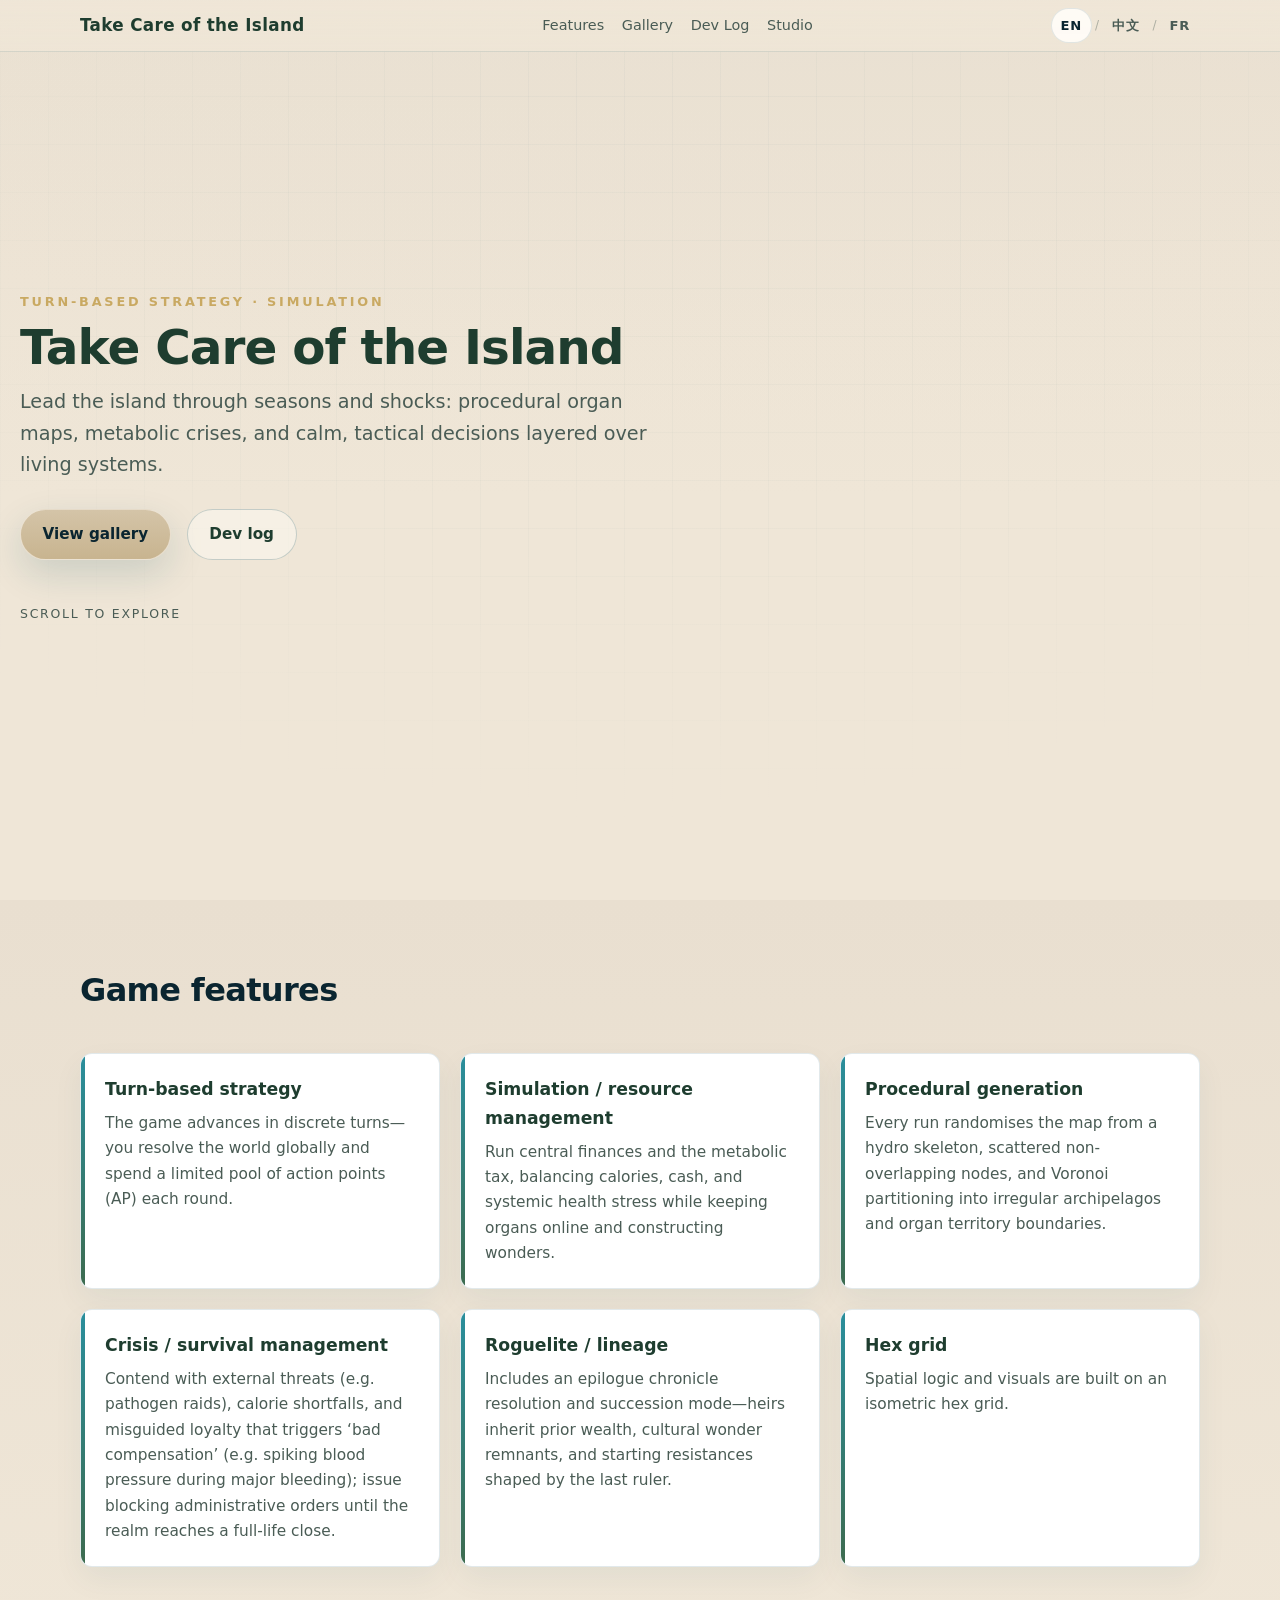
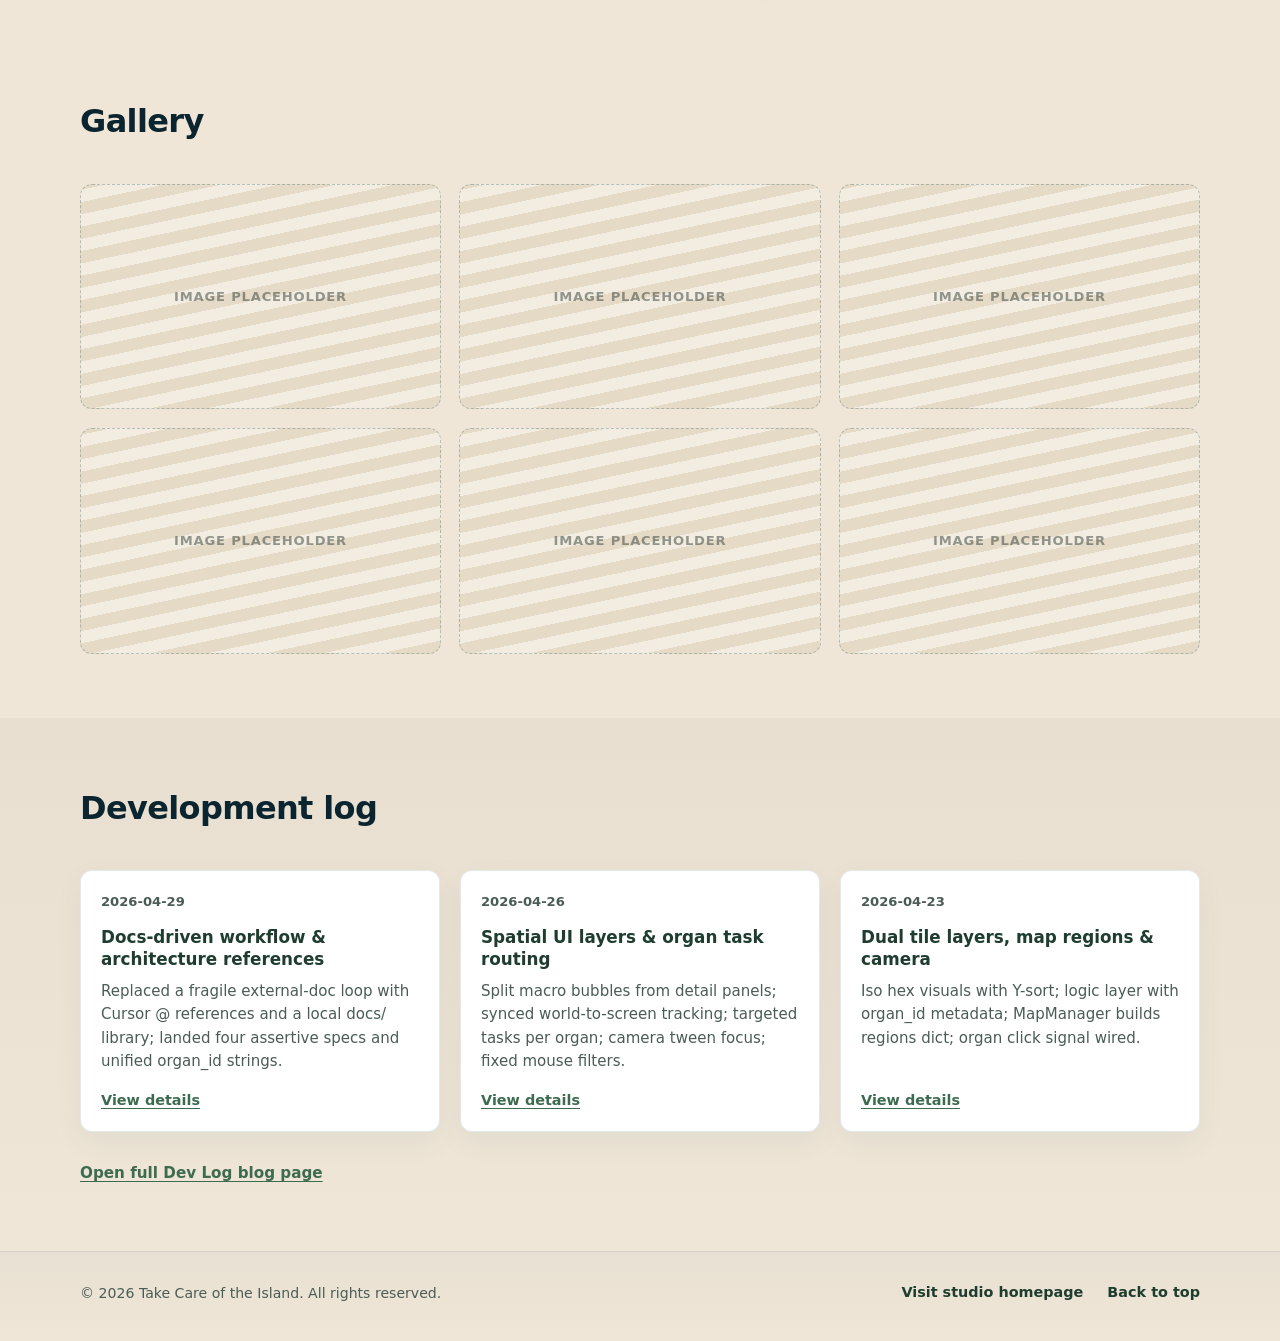
==== index.html @ f9bc41d1 "做了个潦草的网页" ====
<!DOCTYPE html>
<html lang="en">
  <head>
    <meta charset="utf-8" />
    <meta name="viewport" content="width=device-width, initial-scale=1" />
    <meta
      name="description"
      content="Take Care of the Island — turn-based strategy simulation with procedural maps and metabolic crises."
    />
    <title>Take Care of the Island | Ignis Solaris Studio</title>
    <link rel="stylesheet" href="style.css" />
  </head>
  <body>
    <a class="skip-link" href="#main" data-i18n="a11y.skip">Skip to content</a>

    <header class="site-header" id="top">
      <div class="header-inner">
        <a class="brand" href="index.html#top">Take Care of the Island</a>
        <nav class="nav-main" aria-label="Primary">
          <a href="#features" data-i18n="nav.features">Features</a>
          <a href="#gallery" data-i18n="nav.gallery">Gallery</a>
          <a href="devlog.html" data-i18n="nav.devlog">Dev Log</a>
          <a
            href="https://ignissolarisstudio.com/?lang=en#welcome"
            target="_blank"
            rel="noopener noreferrer"
            data-studio-link
            data-i18n="nav.studio"
            >Studio</a
          >
        </nav>
        <div class="lang-switch" role="group" aria-label="Language">
          <button type="button" data-lang="en" aria-current="true">EN</button>
          <span aria-hidden="true">/</span>
          <button type="button" data-lang="zh">中文</button>
          <span aria-hidden="true">/</span>
          <button type="button" data-lang="fr">FR</button>
        </div>
      </div>
    </header>

    <main id="main">
      <section class="hero" id="home" aria-labelledby="hero-title">
        <div class="hero-media" aria-hidden="true"></div>
        <div class="hero-inner">
          <p class="hero-eyebrow" data-i18n="hero.eyebrow">Turn-based strategy · simulation</p>
          <h1 id="hero-title">Take Care of the Island</h1>
          <p class="hero-tagline" data-i18n="hero.tagline"></p>
          <div class="hero-actions">
            <a class="hero-cta" href="#gallery" data-i18n="hero.cta.gallery">View gallery</a>
            <a class="hero-cta hero-cta--ghost" href="#devlog" data-i18n="hero.cta.devlog">Dev log</a>
          </div>
          <p class="hero-scroll-hint" data-i18n="hero.scroll">Scroll to explore</p>
        </div>
      </section>

      <section class="section section--muted" id="features" aria-labelledby="features-title">
        <div class="section__inner">
          <header class="section__head">
            <h2 class="section__title" id="features-title" data-i18n="features.title">Game features</h2>
          </header>
          <div class="feature-grid">
            <article class="feature-card">
              <h3 data-i18n="features.f1.title"></h3>
              <p data-i18n="features.f1.body"></p>
            </article>
            <article class="feature-card">
              <h3 data-i18n="features.f2.title"></h3>
              <p data-i18n="features.f2.body"></p>
            </article>
            <article class="feature-card">
              <h3 data-i18n="features.f3.title"></h3>
              <p data-i18n="features.f3.body"></p>
            </article>
            <article class="feature-card">
              <h3 data-i18n="features.f4.title"></h3>
              <p data-i18n="features.f4.body"></p>
            </article>
            <article class="feature-card">
              <h3 data-i18n="features.f5.title"></h3>
              <p data-i18n="features.f5.body"></p>
            </article>
            <article class="feature-card">
              <h3 data-i18n="features.f6.title"></h3>
              <p data-i18n="features.f6.body"></p>
            </article>
          </div>
        </div>
      </section>

      <section class="section" id="gallery" aria-labelledby="gallery-title">
        <div class="section__inner">
          <header class="section__head">
            <h2 class="section__title" id="gallery-title" data-i18n="gallery.title">Gallery</h2>
          </header>
          <div class="gallery-grid" role="list">
            <div class="gallery-item" role="listitem"><span data-i18n="gallery.placeholder"></span></div>
            <div class="gallery-item" role="listitem"><span data-i18n="gallery.placeholder"></span></div>
            <div class="gallery-item" role="listitem"><span data-i18n="gallery.placeholder"></span></div>
            <div class="gallery-item" role="listitem"><span data-i18n="gallery.placeholder"></span></div>
            <div class="gallery-item" role="listitem"><span data-i18n="gallery.placeholder"></span></div>
            <div class="gallery-item" role="listitem"><span data-i18n="gallery.placeholder"></span></div>
          </div>
        </div>
      </section>

      <section class="section section--muted" id="devlog" aria-labelledby="devlog-title">
        <div class="section__inner">
          <header class="section__head">
            <h2 class="section__title" id="devlog-title" data-i18n="devlog.title">Development log</h2>
            <p class="section__lead" data-i18n="devlog.lead"></p>
          </header>
          <div class="devlog-cards" id="devlog-cards"></div>
          <p class="devlog-open-full">
            <a class="devlog-open-full__link" href="devlog.html" data-i18n="devlog.openFull"></a>
          </p>
        </div>
      </section>
    </main>

    <footer class="site-footer">
      <div class="footer-bar">
        <p class="footer-copy">
          © <span id="y"></span> <span data-i18n="footer.copyLine"></span>
        </p>
        <nav class="footer-links" aria-label="Footer">
          <a
            href="https://ignissolarisstudio.com/?lang=en#welcome"
            target="_blank"
            rel="noopener noreferrer"
            data-studio-link
            data-i18n="footer.visitStudio"
            >Visit studio</a
          >
          <a href="#top" data-i18n="footer.top">Back to top</a>
        </nav>
      </div>
    </footer>

    <dialog class="devlog-dialog" id="devlog-dialog">
      <div class="devlog-dialog__panel" role="document">
        <button type="button" class="devlog-dialog__close" data-i18n="devlog.close">Close</button>
        <div class="devlog-dialog__body" id="devlog-dialog-body"></div>
      </div>
    </dialog>

    <script src="main.js" defer></script>
  </body>
</html>
---- style.css ----
/* Take Care of the Island — landing theme: island / nature / strategy */

:root {
  --ocean-deep: #0a2530;
  --ocean-mid: #134e5e;
  --ocean-light: #1f6f7a;
  --lagoon: #2a8f9d;
  --sand: #d4c4a8;
  --sand-bright: #efe6d7;
  --canopy: #1e3d2f;
  --fern: #3d6b4f;
  --mist: rgba(239, 230, 215, 0.08);
  --text-on-dark: #f4efe6;
  --text-muted-dark: rgba(244, 239, 230, 0.72);
  --text-body: #1c2a26;
  --text-muted-body: #4a5c55;
  --accent: #c9a962;
  --accent-soft: rgba(201, 169, 98, 0.25);
  --grid-line: rgba(19, 78, 94, 0.12);
  --shadow-soft: 0 18px 50px rgba(10, 37, 48, 0.35);
  --radius-card: 12px;
  --radius-lg: 20px;
  --nav-h: 3.25rem;
  --max: 1120px;
}

*,
*::before,
*::after {
  box-sizing: border-box;
}

html {
  scroll-behavior: smooth;
}

body {
  margin: 0;
  color: var(--text-body);
  background: var(--sand-bright);
  font-family:
    system-ui,
    -apple-system,
    "Segoe UI",
    Roboto,
    "Helvetica Neue",
    Arial,
    "PingFang SC",
    "Microsoft YaHei UI",
    "Microsoft YaHei",
    sans-serif;
  font-size: 1rem;
  line-height: 1.65;
  min-height: 100vh;
}

img {
  max-width: 100%;
  height: auto;
  display: block;
}

a {
  color: var(--ocean-mid);
  text-decoration-skip-ink: auto;
}

a:hover {
  color: var(--ocean-deep);
}

.skip-link {
  position: absolute;
  left: -9999px;
  top: 0;
  z-index: 200;
  padding: 0.5rem 0.85rem;
  background: var(--sand-bright);
  border: 1px solid var(--grid-line);
  color: var(--text-body);
}

.skip-link:focus {
  left: 0.75rem;
  top: 0.75rem;
}

/* ---------- Header ---------- */

.site-header {
  position: fixed;
  top: 0;
  left: 0;
  right: 0;
  z-index: 50;
  height: var(--nav-h);
  display: flex;
  align-items: center;
  background: linear-gradient(
    180deg,
    rgba(239, 230, 215, 0.94) 0%,
    rgba(239, 230, 215, 0.82) 100%
  );
  backdrop-filter: blur(12px);
  border-bottom: 1px solid var(--grid-line);
}

.header-inner {
  width: min(100% - 1.75rem, var(--max));
  margin-inline: auto;
  display: flex;
  align-items: center;
  gap: 1rem 1.25rem;
  flex-wrap: wrap;
}

.brand {
  font-weight: 700;
  font-size: clamp(0.95rem, 2.5vw, 1.05rem);
  letter-spacing: 0.02em;
  color: var(--canopy);
  text-decoration: none;
  flex-shrink: 0;
}

.brand:hover {
  color: var(--ocean-mid);
  text-decoration: none;
}

.nav-main {
  display: flex;
  flex-wrap: wrap;
  gap: 0.5rem 1.1rem;
  flex: 1;
  justify-content: center;
}

@media (max-width: 720px) {
  .nav-main {
    justify-content: flex-start;
    order: 3;
    width: 100%;
  }
}

.nav-main a {
  color: var(--text-muted-body);
  text-decoration: none;
  font-size: 0.9rem;
  font-weight: 500;
}

.nav-main a:hover {
  color: var(--ocean-deep);
}

.lang-switch {
  display: inline-flex;
  align-items: center;
  gap: 0.2rem;
  margin-left: auto;
  flex-shrink: 0;
}

.lang-switch button {
  font: inherit;
  font-size: 0.82rem;
  font-weight: 600;
  letter-spacing: 0.06em;
  padding: 0.35rem 0.55rem;
  border: 1px solid transparent;
  border-radius: 999px;
  background: transparent;
  color: var(--text-muted-body);
  cursor: pointer;
  transition:
    background 0.2s ease,
    color 0.2s ease,
    border-color 0.2s ease;
}

.lang-switch button:hover {
  color: var(--ocean-deep);
  background: rgba(19, 78, 94, 0.08);
}

.lang-switch button[aria-current="true"] {
  color: var(--ocean-deep);
  background: rgba(255, 252, 247, 0.95);
  border-color: var(--grid-line);
}

.lang-switch span {
  opacity: 0.4;
  color: var(--text-muted-body);
  font-size: 0.75rem;
  user-select: none;
}

/* ---------- Hero (full viewport) ---------- */

.hero {
  position: relative;
  min-height: 100vh;
  display: flex;
  flex-direction: column;
  align-items: stretch;
  justify-content: center;
  padding: calc(var(--nav-h) + 1.5rem) 1.25rem 3rem;
  color: var(--text-body);
  /* 与同页区块一致的米黄底；随后在 .hero-media 上叠加地图即可获得渐变式全屏背景 */
  background:
    radial-gradient(
      ellipse 140% 90% at 50% -10%,
      rgba(232, 224, 210, 0.85) 0%,
      transparent 58%
    ),
    linear-gradient(180deg, #e9dfd0 0%, var(--sand-bright) 55%, var(--sand-bright) 100%);
  overflow: hidden;
}

.hero::before {
  content: "";
  position: absolute;
  inset: 0;
  background-image:
    linear-gradient(
      90deg,
      rgba(19, 78, 94, 0.045) 1px,
      transparent 1px
    ),
    linear-gradient(
      rgba(19, 78, 94, 0.045) 1px,
      transparent 1px
    );
  background-size: 48px 48px;
  mask-image: radial-gradient(ellipse 95% 75% at 50% 35%, black 35%, transparent 78%);
  pointer-events: none;
  opacity: 0.85;
}

.hero-inner {
  position: relative;
  z-index: 1;
  width: 100%;
  max-width: 100%;
  margin-left: 0;
  margin-right: auto;
  text-align: left;
}

@media (min-width: 640px) {
  .hero-inner {
    /* 不超过约半屏，且长行不超过 ~42rem */
    max-width: min(100%, 50vw, 42rem);
  }
}

.hero-media {
  position: absolute;
  inset: 0;
  z-index: 0;
  /* 首图占位：后续可在此元素上设置 background-image 或放入 <img> */
  background: transparent;
}

/* 叠在地图之上的轻遮罩：保证可读性：纯米黄打底时近似透明，加入画面后可酌情调深 */
.hero-media::after {
  content: "";
  position: absolute;
  inset: 0;
  background: linear-gradient(
    185deg,
    rgba(239, 230, 215, 0.12) 0%,
    rgba(239, 230, 215, 0.35) 45%,
    rgba(239, 230, 215, 0.55) 100%
  );
  pointer-events: none;
}

.hero-eyebrow {
  margin: 0 0 0.5rem;
  font-size: 0.8rem;
  font-weight: 600;
  letter-spacing: 0.22em;
  text-transform: uppercase;
  color: var(--accent);
}

.hero h1 {
  margin: 0 0 0.75rem;
  /* 单行标题：随视口缩小字号，避免窄屏溢出 */
  font-size: clamp(1.05rem, 2.8vw + 1.4vmin, 3.25rem);
  font-weight: 800;
  line-height: 1.12;
  letter-spacing: -0.02em;
  max-width: none;
  white-space: nowrap;
  color: var(--canopy);
}

.hero-tagline {
  margin: 0 0 1.75rem;
  font-size: clamp(1rem, 2.2vw, 1.2rem);
  max-width: 100%;
  color: var(--text-muted-body);
  text-align: left;
}

.hero-actions {
  display: flex;
  flex-wrap: wrap;
  gap: 0.75rem 1rem;
  align-items: center;
  justify-content: flex-start;
}

.hero-cta {
  display: inline-flex;
  align-items: center;
  justify-content: center;
  padding: 0.75rem 1.35rem;
  border-radius: 999px;
  font-weight: 700;
  font-size: 0.95rem;
  color: var(--ocean-deep);
  background: linear-gradient(180deg, var(--sand) 0%, #c8b48f 100%);
  text-decoration: none;
  box-shadow: 0 14px 36px rgba(19, 78, 94, 0.16);
  border: 1px solid rgba(255, 252, 247, 0.55);
}

.hero-cta:hover {
  filter: brightness(1.05);
  color: var(--ocean-deep);
  text-decoration: none;
}

.hero-cta--ghost {
  background: rgba(255, 252, 247, 0.45);
  color: var(--canopy);
  border: 1px solid rgba(19, 78, 94, 0.22);
  box-shadow: none;
}

.hero-cta--ghost:hover {
  background: rgba(255, 252, 247, 0.85);
  color: var(--ocean-deep);
}

.hero-scroll-hint {
  margin-top: 2.75rem;
  font-size: 0.78rem;
  letter-spacing: 0.14em;
  text-transform: uppercase;
  color: var(--text-muted-body);
  text-align: left;
}

/* ---------- Sections ---------- */

.section {
  padding: 4rem 1.25rem;
}

.section--muted {
  background: linear-gradient(180deg, #e9dfd0 0%, var(--sand-bright) 100%);
}

.section__inner {
  width: min(100%, var(--max));
  margin-inline: auto;
}

.section__head {
  margin-bottom: 2.25rem;
  max-width: 42rem;
}

.section__title {
  margin: 0 0 0.6rem;
  font-size: clamp(1.45rem, 3vw, 2rem);
  font-weight: 800;
  letter-spacing: -0.02em;
  color: var(--ocean-deep);
}

.section__lead {
  margin: 0;
  font-size: 1.05rem;
  color: var(--text-muted-body);
}

/* Features */

.feature-grid {
  display: grid;
  gap: 1.25rem;
}

@media (min-width: 640px) {
  .feature-grid {
    grid-template-columns: repeat(2, 1fr);
  }
}

@media (min-width: 980px) {
  .feature-grid {
    grid-template-columns: repeat(3, 1fr);
  }
}

.feature-card {
  position: relative;
  padding: 1.35rem 1.35rem 1.35rem 1.5rem;
  border-radius: var(--radius-card);
  background: #fff;
  border: 1px solid var(--grid-line);
  box-shadow: 0 12px 30px rgba(19, 78, 94, 0.06);
  overflow: hidden;
}

.feature-card::before {
  content: "";
  position: absolute;
  left: 0;
  top: 0;
  bottom: 0;
  width: 4px;
  background: linear-gradient(180deg, var(--lagoon), var(--fern));
  border-radius: 4px 0 0 4px;
}

.feature-card h3 {
  margin: 0 0 0.45rem;
  font-size: 1.08rem;
  font-weight: 700;
  color: var(--canopy);
}

.feature-card p {
  margin: 0;
  color: var(--text-muted-body);
  font-size: 0.96rem;
}

/* Gallery */

.gallery-grid {
  display: grid;
  gap: 1rem;
}

@media (min-width: 600px) {
  .gallery-grid {
    grid-template-columns: repeat(2, 1fr);
  }
}

@media (min-width: 900px) {
  .gallery-grid {
    grid-template-columns: repeat(3, 1fr);
    gap: 1.15rem;
  }
}

.gallery-item {
  aspect-ratio: 16 / 10;
  border-radius: var(--radius-card);
  border: 1px dashed rgba(19, 78, 94, 0.28);
  background:
    repeating-linear-gradient(
      -12deg,
      rgba(212, 196, 168, 0.35),
      rgba(212, 196, 168, 0.35) 12px,
      rgba(245, 240, 230, 0.6) 12px,
      rgba(245, 240, 230, 0.6) 24px
    );
  display: grid;
  place-items: center;
  color: rgba(26, 42, 38, 0.45);
  font-size: 0.82rem;
  font-weight: 600;
  letter-spacing: 0.06em;
  text-transform: uppercase;
}

/* Development log — landing preview */

.devlog-cards {
  display: grid;
  gap: 1.1rem;
  grid-template-columns: 1fr;
}

@media (min-width: 720px) {
  .devlog-cards {
    grid-template-columns: repeat(3, 1fr);
    gap: 1.25rem;
  }
}

.devlog-card {
  display: flex;
  flex-direction: column;
  min-height: 100%;
  padding: 1.2rem 1.25rem 1.15rem;
  border-radius: var(--radius-card);
  background: #fff;
  border: 1px solid rgba(19, 78, 94, 0.12);
  box-shadow: 0 10px 28px rgba(19, 78, 94, 0.06);
}

.devlog-card__date {
  margin: 0 0 0.85rem;
  font-size: 0.82rem;
  font-weight: 600;
  color: var(--text-muted-body);
}

.devlog-card__date time {
  text-decoration: none;
}

.devlog-card__title {
  margin: 0 0 0.55rem;
  font-size: 1.05rem;
  font-weight: 700;
  line-height: 1.35;
  color: var(--canopy);
}

.devlog-card__summary {
  margin: 0;
  flex: 1;
  font-size: 0.94rem;
  line-height: 1.55;
  color: var(--text-muted-body);
}

.devlog-card__actions {
  display: flex;
  justify-content: flex-start;
  margin-top: 1rem;
  padding-top: 0;
  border-top: none;
}

.devlog-card__details {
  font: inherit;
  font-weight: 700;
  font-size: 0.9rem;
  padding: 0;
  border: none;
  border-radius: 0;
  background: transparent;
  color: var(--fern);
  cursor: pointer;
  text-decoration: underline;
  text-underline-offset: 0.2em;
  text-align: left;
}

.devlog-card__details:hover {
  color: var(--ocean-mid);
  background: transparent;
}

.devlog-open-full {
  margin: 1.75rem 0 0;
  text-align: left;
}

.devlog-open-full__link {
  display: inline;
  padding: 0;
  border-radius: 0;
  font-weight: 700;
  font-size: 0.95rem;
  background: transparent;
  color: var(--fern);
  text-decoration: underline;
  text-underline-offset: 0.2em;
  border: none;
}

.devlog-open-full__link:hover {
  filter: none;
  color: var(--ocean-mid);
  text-decoration: underline;
}

/* Modal — details (native dialog) */

.devlog-dialog {
  width: min(92vw, 40rem);
  max-height: min(88vh, 36rem);
  padding: 0;
  border: none;
  border-radius: var(--radius-lg);
  background: transparent;
  box-shadow: none;
}

.devlog-dialog::backdrop {
  background: rgba(10, 37, 48, 0.55);
  backdrop-filter: blur(4px);
}

.devlog-dialog__panel {
  position: relative;
  max-height: min(88vh, 36rem);
  display: flex;
  flex-direction: column;
  border-radius: var(--radius-lg);
  background: var(--sand-bright);
  border: 1px solid rgba(19, 78, 94, 0.2);
  box-shadow: var(--shadow-soft);
  overflow: hidden;
}

.devlog-dialog__close {
  position: absolute;
  top: 0.65rem;
  right: 0.65rem;
  z-index: 2;
  font: inherit;
  font-size: 0.82rem;
  font-weight: 700;
  padding: 0.4rem 0.75rem;
  border-radius: 999px;
  border: 1px solid var(--grid-line);
  background: #fff;
  color: var(--ocean-deep);
  cursor: pointer;
}

.devlog-dialog__close:hover {
  background: var(--ocean-mid);
  border-color: var(--ocean-mid);
  color: var(--text-on-dark);
}

.devlog-dialog__body {
  overflow: auto;
  padding: 2.75rem 1.35rem 1.35rem;
  color: var(--text-body);
}

.devlog-dialog__date {
  margin: 0 0 1.25rem;
  font-size: 0.82rem;
  font-weight: 700;
  letter-spacing: 0.14em;
  text-transform: uppercase;
  color: var(--ocean-mid);
}

.devlog-detail__lang {
  margin-bottom: 1.35rem;
  padding-bottom: 1.15rem;
  border-bottom: 1px dashed rgba(19, 78, 94, 0.18);
}

.devlog-detail__lang:last-child {
  border-bottom: none;
  padding-bottom: 0;
  margin-bottom: 0;
}

.devlog-detail__lang h3 {
  margin: 0 0 0.55rem;
  font-size: 1.05rem;
  font-weight: 800;
  color: var(--canopy);
}

.devlog-detail__lang p {
  margin: 0 0 0.65rem;
  font-size: 0.95rem;
  color: var(--text-muted-body);
}

.devlog-detail__lang ul {
  margin: 0 0 0.85rem;
  padding-left: 1.25rem;
  color: var(--text-muted-body);
}

.devlog-detail__lang li + li {
  margin-top: 0.35rem;
}

/* Dev log full page */

.sub-main {
  padding: calc(var(--nav-h) + 2rem) 1.25rem 4rem;
  background: linear-gradient(180deg, var(--sand-bright) 0%, #ebe3d6 45%, var(--sand-bright) 100%);
  min-height: 50vh;
}

.devlog-page__title {
  font-size: clamp(1.6rem, 3.8vw, 2.35rem);
}

.devlog-timeline {
  display: grid;
  gap: 2rem;
}

@media (min-width: 900px) {
  .devlog-timeline {
    grid-template-columns: 11rem 1fr;
    align-items: start;
    gap: 2.25rem;
  }
}

.devlog-toc {
  position: sticky;
  top: calc(var(--nav-h) + 1rem);
  padding: 1rem 1.1rem;
  border-radius: var(--radius-card);
  background: #fff;
  border: 1px solid var(--grid-line);
  box-shadow: 0 8px 22px rgba(19, 78, 94, 0.06);
}

.devlog-toc h2 {
  margin: 0 0 0.65rem;
  font-size: 0.78rem;
  font-weight: 800;
  letter-spacing: 0.14em;
  text-transform: uppercase;
  color: var(--ocean-mid);
}

.devlog-toc ul {
  margin: 0;
  padding: 0;
  list-style: none;
  display: flex;
  flex-direction: column;
  gap: 0.45rem;
}

.devlog-toc a {
  font-weight: 600;
  color: var(--ocean-deep);
  text-decoration: none;
}

.devlog-toc a:hover {
  text-decoration: underline;
}

.devlog-month {
  margin-bottom: 2.5rem;
}

.devlog-month h2 {
  margin: 0 0 1.25rem;
  font-size: 1.35rem;
  font-weight: 800;
  color: var(--ocean-deep);
}

.devlog-full {
  padding: 1.25rem 1.35rem;
  margin-bottom: 1.35rem;
  border-radius: var(--radius-card);
  background: #fff;
  border: 1px solid var(--grid-line);
  box-shadow: 0 8px 24px rgba(19, 78, 94, 0.05);
}

.devlog-full__date {
  margin: 0 0 1rem;
  font-size: 0.82rem;
  font-weight: 700;
  letter-spacing: 0.12em;
  text-transform: uppercase;
  color: var(--ocean-mid);
}

.devlog-full .devlog-detail__lang h3 {
  font-size: 1.08rem;
}

.devlog-back {
  margin: 2.5rem 0 0;
  text-align: center;
}

.devlog-back a {
  font-weight: 700;
  color: var(--ocean-deep);
}

/* Footer */

.site-footer {
  padding: 1.85rem 1.25rem 2.25rem;
  margin: 0;
  background: linear-gradient(180deg, #e8e0d2 0%, var(--sand-bright) 100%);
  border-top: 1px solid rgba(19, 78, 94, 0.12);
  color: var(--text-muted-body);
}

.footer-bar {
  width: min(100%, var(--max));
  margin-inline: auto;
  display: flex;
  flex-wrap: wrap;
  align-items: center;
  justify-content: space-between;
  gap: 1rem 1.75rem;
}

.footer-bar .footer-copy {
  margin: 0;
  padding: 0;
  border: none;
  font-size: 0.88rem;
  color: var(--text-muted-body);
}

.footer-bar .footer-links {
  flex-direction: row;
  flex-wrap: wrap;
  gap: 0.75rem 1.5rem;
}

.footer-bar .footer-links a {
  color: var(--canopy);
  text-decoration: none;
  font-weight: 700;
  font-size: 0.9rem;
}

.footer-bar .footer-links a:hover {
  color: var(--ocean-mid);
  text-decoration: underline;
}

.footer-links {
  display: flex;
  flex-direction: row;
  flex-wrap: wrap;
  gap: 0.65rem 1.25rem;
  margin: 0;
  padding: 0;
  list-style: none;
}

.footer-links a {
  color: inherit;
  text-decoration: none;
}

.footer-copy {
  margin: 0;
}

@media (prefers-reduced-motion: reduce) {
  html {
    scroll-behavior: auto;
  }

  *,
  *::before,
  *::after {
    transition-duration: 0.001ms !important;
  }
}
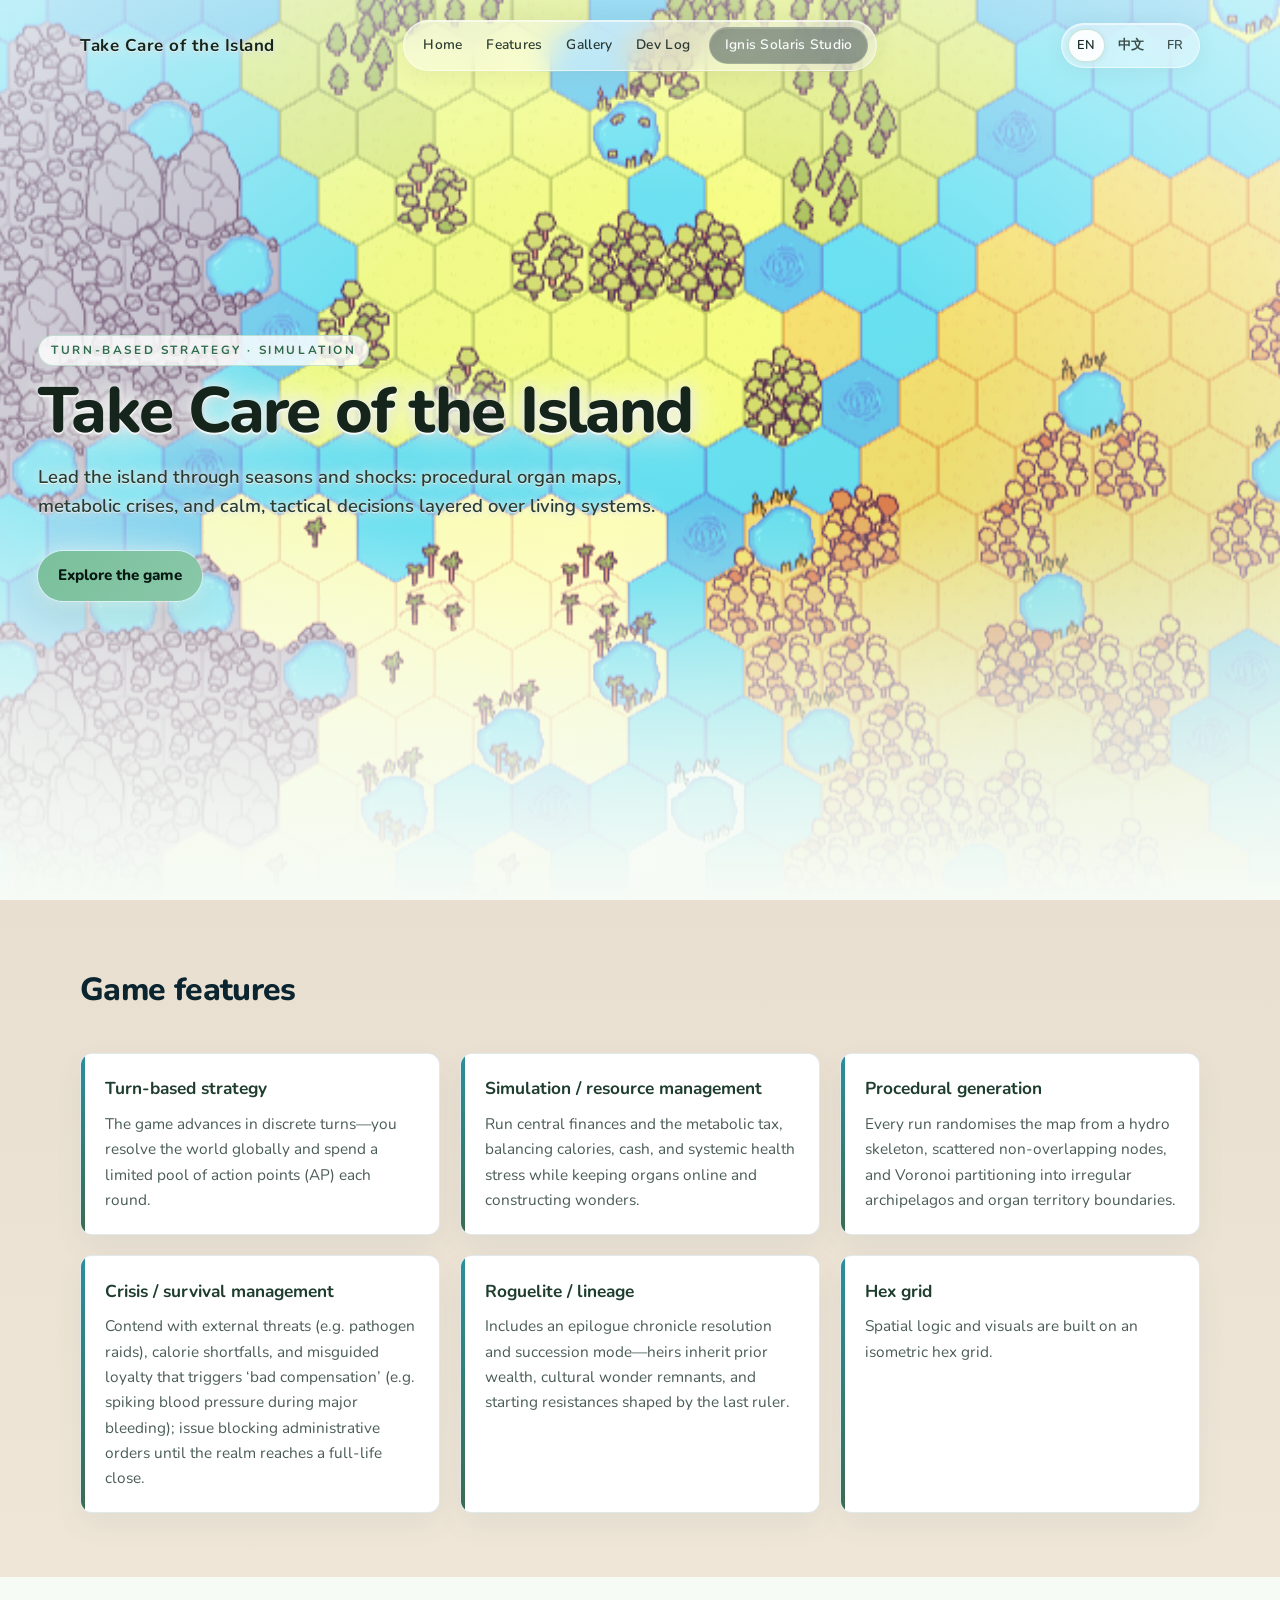
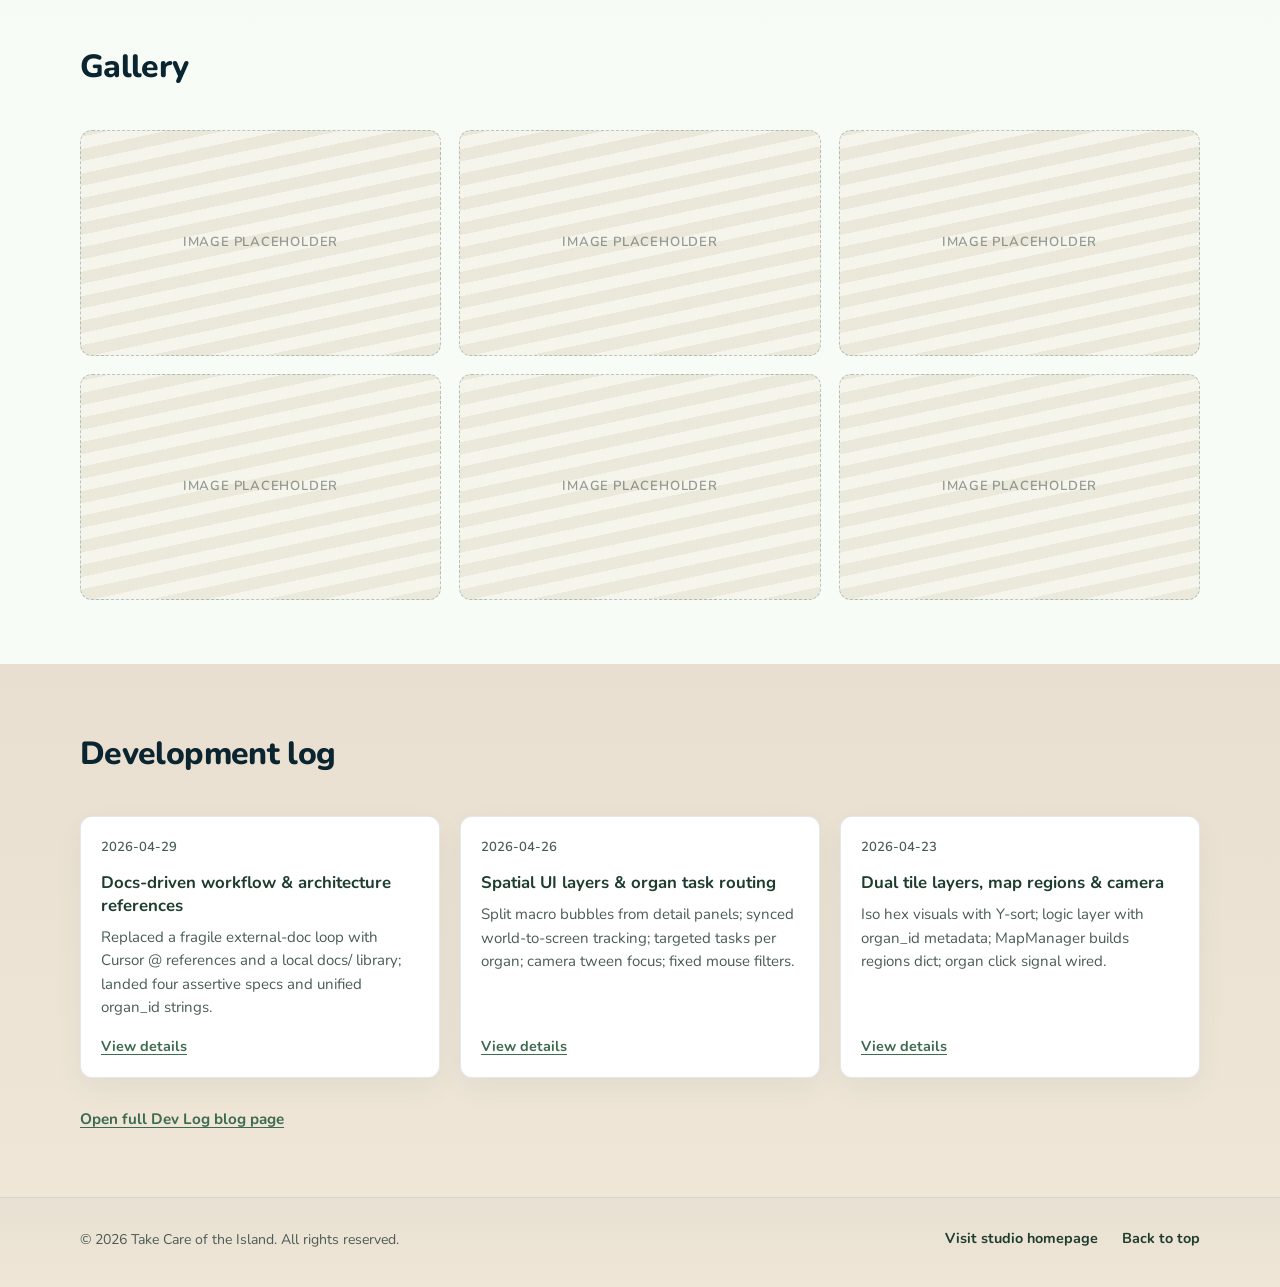
==== commit 9fd36822: "放了头图，修改了一点格式" ====
--- a/index.html
+++ b/index.html
@@ -8,52 +8,58 @@
       content="Take Care of the Island — turn-based strategy simulation with procedural maps and metabolic crises."
     />
     <title>Take Care of the Island | Ignis Solaris Studio</title>
+    <link rel="preconnect" href="https://fonts.googleapis.com" />
+    <link rel="preconnect" href="https://fonts.gstatic.com" crossorigin />
+    <link
+      href="https://fonts.googleapis.com/css2?family=Nunito:wght@400;600;700;800&display=swap"
+      rel="stylesheet"
+    />
     <link rel="stylesheet" href="style.css" />
   </head>
   <body>
     <a class="skip-link" href="#main" data-i18n="a11y.skip">Skip to content</a>
 
-    <header class="site-header" id="top">
-      <div class="header-inner">
-        <a class="brand" href="index.html#top">Take Care of the Island</a>
-        <nav class="nav-main" aria-label="Primary">
-          <a href="#features" data-i18n="nav.features">Features</a>
-          <a href="#gallery" data-i18n="nav.gallery">Gallery</a>
-          <a href="devlog.html" data-i18n="nav.devlog">Dev Log</a>
-          <a
-            href="https://ignissolarisstudio.com/?lang=en#welcome"
-            target="_blank"
-            rel="noopener noreferrer"
-            data-studio-link
-            data-i18n="nav.studio"
-            >Studio</a
-          >
-        </nav>
-        <div class="lang-switch" role="group" aria-label="Language">
-          <button type="button" data-lang="en" aria-current="true">EN</button>
-          <span aria-hidden="true">/</span>
-          <button type="button" data-lang="zh">中文</button>
-          <span aria-hidden="true">/</span>
-          <button type="button" data-lang="fr">FR</button>
+    <header class="hero" id="top" aria-labelledby="hero-title">
+      <div class="hero-media" aria-hidden="true"></div>
+      <div class="hero-overlay" aria-hidden="true"></div>
+      <nav class="hero-nav" aria-label="Primary">
+        <div class="hero-nav-inner">
+          <a class="brand hero-brand" href="index.html#top">Take Care of the Island</a>
+          <div class="hero-nav-menu-wrap">
+            <div class="glass-nav-pill">
+              <a href="#top" data-i18n="nav.home">Home</a>
+              <a href="#features" data-i18n="nav.features">Features</a>
+              <a href="#gallery" data-i18n="nav.gallery">Gallery</a>
+              <a href="devlog.html" data-i18n="nav.devlog">Dev Log</a>
+              <a
+                class="glass-nav-studio"
+                href="https://ignissolarisstudio.com/?lang=en#welcome"
+                target="_blank"
+                rel="noopener noreferrer"
+                data-studio-link
+                data-i18n="nav.studio"
+                >Ignis Solaris Studio</a
+              >
+            </div>
+          </div>
+          <div class="lang-switch lang-switch--glass" role="group" aria-label="Language">
+            <button type="button" data-lang="en" aria-current="true">EN</button>
+            <button type="button" data-lang="zh">中文</button>
+            <button type="button" data-lang="fr">FR</button>
+          </div>
+        </div>
+      </nav>
+      <div class="hero-content">
+        <p class="hero-eyebrow" data-i18n="hero.eyebrow">Turn-based strategy · simulation</p>
+        <h1 id="hero-title">Take Care of the Island</h1>
+        <p class="hero-subtitle" data-i18n="hero.tagline"></p>
+        <div class="hero-actions">
+          <a class="hero-cta" href="#features" data-i18n="hero.cta.explore">Explore the game</a>
         </div>
       </div>
     </header>
 
     <main id="main">
-      <section class="hero" id="home" aria-labelledby="hero-title">
-        <div class="hero-media" aria-hidden="true"></div>
-        <div class="hero-inner">
-          <p class="hero-eyebrow" data-i18n="hero.eyebrow">Turn-based strategy · simulation</p>
-          <h1 id="hero-title">Take Care of the Island</h1>
-          <p class="hero-tagline" data-i18n="hero.tagline"></p>
-          <div class="hero-actions">
-            <a class="hero-cta" href="#gallery" data-i18n="hero.cta.gallery">View gallery</a>
-            <a class="hero-cta hero-cta--ghost" href="#devlog" data-i18n="hero.cta.devlog">Dev log</a>
-          </div>
-          <p class="hero-scroll-hint" data-i18n="hero.scroll">Scroll to explore</p>
-        </div>
-      </section>
-
       <section class="section section--muted" id="features" aria-labelledby="features-title">
         <div class="section__inner">
           <header class="section__head">
--- a/style.css
+++ b/style.css
@@ -1,6 +1,12 @@
 /* Take Care of the Island — landing theme: island / nature / strategy */
 
 :root {
+  --bg: #f6fbf5;
+  --primary: #7abf9b;
+  --primary-deep: #4f9271;
+  --line: #d6eadf;
+  --shadow: 0 14px 30px rgba(78, 121, 101, 0.14);
+
   --ocean-deep: #0a2530;
   --ocean-mid: #134e5e;
   --ocean-light: #1f6f7a;
@@ -20,7 +26,7 @@
   --shadow-soft: 0 18px 50px rgba(10, 37, 48, 0.35);
   --radius-card: 12px;
   --radius-lg: 20px;
-  --nav-h: 3.25rem;
+  --nav-h: 4rem;
   --max: 1120px;
 }
 
@@ -37,8 +43,9 @@
 body {
   margin: 0;
   color: var(--text-body);
-  background: var(--sand-bright);
+  background: linear-gradient(180deg, #f3fbff 0%, #f6fbf5 55%, #f9fff8 100%);
   font-family:
+    Nunito,
     system-ui,
     -apple-system,
     "Segoe UI",
@@ -93,7 +100,7 @@
   left: 0;
   right: 0;
   z-index: 50;
-  height: var(--nav-h);
+  min-height: var(--nav-h);
   display: flex;
   align-items: center;
   background: linear-gradient(
@@ -105,13 +112,29 @@
   border-bottom: 1px solid var(--grid-line);
 }
 
+.site-header--glass {
+  background: rgba(246, 251, 245, 0.45);
+  -webkit-backdrop-filter: blur(18px);
+  backdrop-filter: blur(18px);
+  border-bottom: 1px solid rgba(255, 255, 255, 0.45);
+  box-shadow: 0 4px 28px rgba(38, 52, 44, 0.06);
+}
+
 .header-inner {
   width: min(100% - 1.75rem, var(--max));
   margin-inline: auto;
+  display: grid;
+  grid-template-columns: minmax(0, 1fr) auto minmax(0, 1fr);
+  align-items: center;
+  gap: 0.75rem 1rem;
+  padding-block: 0.65rem;
+}
+
+.header-nav-menu-wrap {
+  min-width: 0;
   display: flex;
-  align-items: center;
-  gap: 1rem 1.25rem;
-  flex-wrap: wrap;
+  justify-content: center;
+  max-width: 100%;
 }
 
 .brand {
@@ -126,33 +149,6 @@
 .brand:hover {
   color: var(--ocean-mid);
   text-decoration: none;
-}
-
-.nav-main {
-  display: flex;
-  flex-wrap: wrap;
-  gap: 0.5rem 1.1rem;
-  flex: 1;
-  justify-content: center;
-}
-
-@media (max-width: 720px) {
-  .nav-main {
-    justify-content: flex-start;
-    order: 3;
-    width: 100%;
-  }
-}
-
-.nav-main a {
-  color: var(--text-muted-body);
-  text-decoration: none;
-  font-size: 0.9rem;
-  font-weight: 500;
-}
-
-.nav-main a:hover {
-  color: var(--ocean-deep);
 }
 
 .lang-switch {
@@ -198,114 +194,348 @@
   user-select: none;
 }
 
-/* ---------- Hero (full viewport) ---------- */
+/* Glass nav pill (hero + site header) */
+.glass-nav-pill {
+  display: inline-flex;
+  align-items: center;
+  flex-wrap: wrap;
+  gap: 0.3rem 0.65rem;
+  padding: 0.4rem 0.5rem 0.4rem 0.8rem;
+  border-radius: 999px;
+  background: rgba(255, 255, 255, 0.42);
+  -webkit-backdrop-filter: blur(14px);
+  backdrop-filter: blur(14px);
+  border: 1px solid rgba(255, 255, 255, 0.55);
+  box-shadow:
+    0 2px 26px rgba(38, 52, 44, 0.08),
+    inset 0 1px 0 rgba(255, 255, 255, 0.62);
+}
+
+.glass-nav-pill a {
+  color: rgba(26, 40, 34, 0.9);
+  text-decoration: none;
+  font-size: 0.86rem;
+  font-weight: 600;
+  letter-spacing: 0.02em;
+  padding: 0.3rem 0.42rem;
+  border-radius: 999px;
+  transition:
+    color 0.18s ease,
+    background 0.18s ease;
+  white-space: nowrap;
+}
+
+.glass-nav-pill > a:not(.glass-nav-studio):hover {
+  color: var(--primary-deep);
+  background: rgba(255, 255, 255, 0.45);
+}
+
+.glass-nav-studio {
+  margin-left: 0.12rem;
+  padding: 0.38rem 0.92rem !important;
+  background: rgba(56, 76, 68, 0.52);
+  -webkit-backdrop-filter: blur(10px);
+  backdrop-filter: blur(10px);
+  color: rgba(255, 255, 255, 0.96) !important;
+  border: 1px solid rgba(255, 255, 255, 0.16);
+  box-shadow: inset 0 1px 0 rgba(255, 255, 255, 0.14);
+}
+
+.glass-nav-studio:hover {
+  background: rgba(46, 64, 56, 0.62);
+  color: #fff !important;
+}
+
+.lang-switch--glass {
+  gap: 0.2rem;
+  padding: 0.32rem 0.38rem;
+  border-radius: 999px;
+  background: rgba(255, 255, 255, 0.42);
+  -webkit-backdrop-filter: blur(14px);
+  backdrop-filter: blur(14px);
+  border: 1px solid rgba(255, 255, 255, 0.52);
+  box-shadow:
+    0 2px 22px rgba(38, 52, 44, 0.07),
+    inset 0 1px 0 rgba(255, 255, 255, 0.58);
+}
+
+.lang-switch--glass button {
+  font-size: 0.8rem;
+  font-weight: 600;
+  letter-spacing: 0.04em;
+  padding: 0.32rem 0.52rem;
+  border: 1px solid transparent;
+  color: rgba(26, 40, 34, 0.82);
+  background: transparent;
+}
+
+.lang-switch--glass button:hover {
+  color: var(--primary-deep);
+  background: rgba(255, 255, 255, 0.4);
+}
+
+.lang-switch--glass button[aria-current="true"] {
+  color: #142924;
+  background: rgba(255, 255, 255, 0.92);
+  border-color: rgba(122, 191, 155, 0.4);
+  box-shadow: 0 1px 6px rgba(38, 52, 44, 0.08);
+}
+
+@supports not ((-webkit-backdrop-filter: blur(1px)) or (backdrop-filter: blur(1px))) {
+  .glass-nav-pill,
+  .lang-switch--glass {
+    background: rgba(255, 255, 255, 0.82);
+  }
+
+  .glass-nav-studio {
+    background: rgba(72, 92, 82, 0.88);
+  }
+}
+
+/* ---------- Hero (full viewport banner) ---------- */
 
 .hero {
   position: relative;
   min-height: 100vh;
-  display: flex;
-  flex-direction: column;
-  align-items: stretch;
-  justify-content: center;
-  padding: calc(var(--nav-h) + 1.5rem) 1.25rem 3rem;
-  color: var(--text-body);
-  /* 与同页区块一致的米黄底；随后在 .hero-media 上叠加地图即可获得渐变式全屏背景 */
-  background:
-    radial-gradient(
-      ellipse 140% 90% at 50% -10%,
-      rgba(232, 224, 210, 0.85) 0%,
-      transparent 58%
-    ),
-    linear-gradient(180deg, #e9dfd0 0%, var(--sand-bright) 55%, var(--sand-bright) 100%);
+  min-height: 100dvh;
+  display: grid;
+  grid-template-rows: auto 1fr;
+  grid-template-columns: minmax(0, 1fr);
+  align-items: center;
+  justify-items: stretch;
+  padding-inline: clamp(1rem, 3vw, 2.4rem);
+  padding-block: 0;
   overflow: hidden;
+}
+
+.hero-media {
+  position: absolute;
+  inset: 0;
+  z-index: 0;
+  pointer-events: none;
+  background-color: #f7fcf9;
+  background-image: url("Assets/island_hero.png");
+  background-size: cover;
+  background-position: center;
+  transform: scale(1.06);
+  transform-origin: center;
+  filter: brightness(1.38) saturate(0.74);
+  -webkit-mask-image: radial-gradient(
+    ellipse 105% 95% at 50% 44%,
+    #000 22%,
+    rgba(0, 0, 0, 0.52) 52%,
+    transparent 88%
+  );
+  mask-image: radial-gradient(
+    ellipse 105% 95% at 50% 44%,
+    #000 22%,
+    rgba(0, 0, 0, 0.52) 52%,
+    transparent 88%
+  );
 }
 
 .hero::before {
   content: "";
   position: absolute;
   inset: 0;
+  z-index: 1;
+  pointer-events: none;
   background-image:
-    linear-gradient(
-      90deg,
-      rgba(19, 78, 94, 0.045) 1px,
-      transparent 1px
-    ),
-    linear-gradient(
-      rgba(19, 78, 94, 0.045) 1px,
-      transparent 1px
-    );
-  background-size: 48px 48px;
-  mask-image: radial-gradient(ellipse 95% 75% at 50% 35%, black 35%, transparent 78%);
-  pointer-events: none;
-  opacity: 0.85;
-}
-
-.hero-inner {
-  position: relative;
-  z-index: 1;
-  width: 100%;
-  max-width: 100%;
-  margin-left: 0;
-  margin-right: auto;
-  text-align: left;
-}
-
-@media (min-width: 640px) {
-  .hero-inner {
-    /* 不超过约半屏，且长行不超过 ~42rem */
-    max-width: min(100%, 50vw, 42rem);
-  }
-}
-
-.hero-media {
+    radial-gradient(circle at 15% 20%, rgba(142, 210, 223, 0.1) 0%, transparent 42%),
+    radial-gradient(circle at 85% 85%, rgba(122, 191, 155, 0.18) 0%, transparent 40%),
+    linear-gradient(180deg, rgba(255, 255, 255, 0.2), rgba(255, 255, 255, 0.07));
+}
+
+.hero-overlay {
   position: absolute;
   inset: 0;
-  z-index: 0;
-  /* 首图占位：后续可在此元素上设置 background-image 或放入 <img> */
-  background: transparent;
-}
-
-/* 叠在地图之上的轻遮罩：保证可读性：纯米黄打底时近似透明，加入画面后可酌情调深 */
-.hero-media::after {
-  content: "";
-  position: absolute;
-  inset: 0;
-  background: linear-gradient(
-    185deg,
-    rgba(239, 230, 215, 0.12) 0%,
-    rgba(239, 230, 215, 0.35) 45%,
-    rgba(239, 230, 215, 0.55) 100%
-  );
+  z-index: 2;
   pointer-events: none;
+  background-image: linear-gradient(180deg, rgba(249, 251, 250, 0.02), rgba(249, 251, 250, 0.02)),
+    linear-gradient(
+      180deg,
+      transparent 0%,
+      transparent 56%,
+      rgba(246, 251, 245, 0.55) 78%,
+      var(--bg) 100%
+    );
+}
+
+.hero-nav {
+  position: relative;
+  z-index: 3;
+  align-self: start;
+  justify-self: stretch;
+  padding-block: clamp(0.85rem, 2.2vh, 1.35rem) 0;
+}
+
+.hero-nav-inner {
+  width: min(100%, var(--max));
+  margin-inline: auto;
+  display: grid;
+  grid-template-columns: minmax(0, 1fr) auto minmax(0, 1fr);
+  align-items: center;
+  gap: 0.75rem 1rem;
+}
+
+.hero-brand.brand {
+  font-weight: 700;
+  font-size: clamp(0.92rem, 2.4vw, 1.06rem);
+  letter-spacing: 0.03em;
+  color: #15251c;
+  text-decoration: none;
+  justify-self: start;
+  text-shadow:
+    0 0 10px rgba(252, 253, 252, 0.95),
+    0 0 22px rgba(248, 252, 249, 0.65),
+    0 1px 0 rgba(255, 255, 255, 0.8),
+    0 1px 5px rgba(38, 52, 44, 0.12);
+}
+
+.hero-brand.brand:hover {
+  color: var(--primary-deep);
+  text-decoration: none;
+}
+
+.hero-nav-menu-wrap {
+  min-width: 0;
+  display: flex;
+  justify-content: center;
+  justify-self: center;
+  max-width: 100%;
+}
+
+.hero-nav .lang-switch--glass {
+  margin-left: 0;
+  justify-self: end;
+}
+
+@media (max-width: 900px) {
+  .hero-nav-inner {
+    grid-template-columns: 1fr auto;
+  }
+
+  .hero-nav-inner .hero-brand {
+    grid-column: 1;
+    grid-row: 1;
+  }
+
+  .hero-nav-inner .lang-switch--glass {
+    grid-column: 2;
+    grid-row: 1;
+    justify-self: end;
+  }
+
+  .hero-nav-menu-wrap {
+    grid-column: 1 / -1;
+    grid-row: 2;
+    justify-content: flex-start;
+    overflow-x: auto;
+    -webkit-overflow-scrolling: touch;
+    scrollbar-width: thin;
+    padding-bottom: 0.15rem;
+  }
+
+  .hero-nav-menu-wrap .glass-nav-pill {
+    width: max-content;
+    max-width: none;
+  }
+}
+
+@media (max-width: 720px) {
+  .header-inner {
+    grid-template-columns: 1fr auto;
+  }
+
+  .header-inner .brand {
+    grid-column: 1;
+    grid-row: 1;
+  }
+
+  .header-inner .lang-switch--glass {
+    grid-column: 2;
+    grid-row: 1;
+    justify-self: end;
+  }
+
+  .header-nav-menu-wrap {
+    grid-column: 1 / -1;
+    grid-row: 2;
+    justify-content: flex-start;
+    overflow-x: auto;
+    -webkit-overflow-scrolling: touch;
+    scrollbar-width: thin;
+    padding-bottom: 0.15rem;
+  }
+
+  .header-nav-menu-wrap .glass-nav-pill {
+    width: max-content;
+    max-width: none;
+  }
+}
+
+.hero-content {
+  position: relative;
+  z-index: 3;
+  align-self: center;
+  justify-self: start;
+  width: 100%;
+  max-width: 680px;
+  margin-block: clamp(1rem, 6vh, 5rem);
+  padding-bottom: clamp(1.75rem, 4vh, 2.75rem);
+  text-align: left;
 }
 
 .hero-eyebrow {
-  margin: 0 0 0.5rem;
-  font-size: 0.8rem;
-  font-weight: 600;
+  margin: 0 0 0.65rem;
+  display: inline-flex;
+  align-items: center;
+  padding: 0.42em 1em 0.38em;
+  font-size: 0.74rem;
+  font-weight: 700;
   letter-spacing: 0.22em;
   text-transform: uppercase;
-  color: var(--accent);
+  color: #2d6a4d;
+  background: rgba(255, 255, 255, 0.82);
+  border: 1px solid rgba(122, 191, 155, 0.42);
+  border-radius: 999px;
+  text-shadow:
+    0 0 6px rgba(252, 253, 252, 0.98),
+    0 0 14px rgba(248, 252, 249, 0.88),
+    0 0 24px rgba(248, 252, 249, 0.62),
+    0 1px 0 rgba(255, 255, 255, 0.82),
+    0 1px 3px rgba(38, 52, 44, 0.14);
 }
 
 .hero h1 {
-  margin: 0 0 0.75rem;
-  /* 单行标题：随视口缩小字号，避免窄屏溢出 */
-  font-size: clamp(1.05rem, 2.8vw + 1.4vmin, 3.25rem);
+  margin: 0 0 0.95rem;
+  font-size: clamp(2rem, 6vw, 4rem);
   font-weight: 800;
-  line-height: 1.12;
-  letter-spacing: -0.02em;
-  max-width: none;
-  white-space: nowrap;
-  color: var(--canopy);
-}
-
-.hero-tagline {
-  margin: 0 0 1.75rem;
-  font-size: clamp(1rem, 2.2vw, 1.2rem);
-  max-width: 100%;
-  color: var(--text-muted-body);
-  text-align: left;
+  line-height: 1.1;
+  letter-spacing: -0.03em;
+  color: #15251c;
+  text-shadow:
+    0 0 12px rgba(252, 253, 252, 0.98),
+    0 0 28px rgba(248, 252, 249, 0.92),
+    0 0 52px rgba(248, 252, 249, 0.68),
+    0 2px 0 rgba(255, 255, 255, 0.85),
+    0 2px 10px rgba(38, 52, 44, 0.18),
+    0 3px 14px rgba(38, 52, 44, 0.1);
+}
+
+.hero-subtitle {
+  margin: 0 0 1.85rem;
+  font-size: clamp(1rem, 2vw, 1.15rem);
+  font-weight: 600;
+  line-height: 1.62;
+  max-width: 58ch;
+  color: #2a3d34;
+  text-shadow:
+    0 0 6px rgba(252, 253, 252, 0.97),
+    0 0 16px rgba(248, 252, 249, 0.85),
+    0 0 30px rgba(248, 252, 249, 0.58),
+    0 1px 0 rgba(255, 255, 255, 0.75),
+    0 1px 4px rgba(38, 52, 44, 0.16);
 }
 
 .hero-actions {
@@ -313,49 +543,65 @@
   flex-wrap: wrap;
   gap: 0.75rem 1rem;
   align-items: center;
-  justify-content: flex-start;
-}
-
-.hero-cta {
+}
+
+.hero .hero-cta {
   display: inline-flex;
   align-items: center;
   justify-content: center;
-  padding: 0.75rem 1.35rem;
+  padding: 0.78rem 1.25rem;
   border-radius: 999px;
-  font-weight: 700;
+  font-family: inherit;
+  font-weight: 800;
   font-size: 0.95rem;
-  color: var(--ocean-deep);
-  background: linear-gradient(180deg, var(--sand) 0%, #c8b48f 100%);
   text-decoration: none;
-  box-shadow: 0 14px 36px rgba(19, 78, 94, 0.16);
-  border: 1px solid rgba(255, 252, 247, 0.55);
-}
-
-.hero-cta:hover {
-  filter: brightness(1.05);
-  color: var(--ocean-deep);
+  transition:
+    transform 0.22s ease,
+    box-shadow 0.22s ease;
+}
+
+.hero .hero-cta:not(.hero-cta--ghost) {
+  color: #071912;
+  background-image: linear-gradient(130deg, var(--primary), #89c8a9);
+  border: none;
+  box-shadow:
+    0 0 0 1px rgba(255, 255, 255, 0.42),
+    0 0 18px rgba(248, 252, 249, 0.48),
+    0 0 38px rgba(248, 252, 249, 0.22),
+    var(--shadow);
+}
+
+.hero .hero-cta:not(.hero-cta--ghost):hover {
+  transform: translateY(-2px);
+  color: #071912;
   text-decoration: none;
-}
-
-.hero-cta--ghost {
-  background: rgba(255, 252, 247, 0.45);
-  color: var(--canopy);
-  border: 1px solid rgba(19, 78, 94, 0.22);
-  box-shadow: none;
-}
-
-.hero-cta--ghost:hover {
-  background: rgba(255, 252, 247, 0.85);
-  color: var(--ocean-deep);
-}
-
-.hero-scroll-hint {
-  margin-top: 2.75rem;
-  font-size: 0.78rem;
-  letter-spacing: 0.14em;
-  text-transform: uppercase;
-  color: var(--text-muted-body);
-  text-align: left;
+  filter: none;
+  box-shadow:
+    0 0 0 1px rgba(255, 255, 255, 0.52),
+    0 0 22px rgba(248, 252, 249, 0.58),
+    0 0 44px rgba(248, 252, 249, 0.32),
+    0 16px 28px rgba(78, 121, 101, 0.22);
+}
+
+.hero .hero-cta--ghost {
+  color: #1e4734;
+  font-weight: 700;
+  background: transparent;
+  border: 1px solid rgba(122, 191, 155, 0.55);
+  box-shadow:
+    0 0 0 1px rgba(255, 255, 255, 0.22),
+    0 0 12px rgba(248, 252, 249, 0.35);
+  text-shadow:
+    0 0 8px rgba(252, 253, 252, 0.92),
+    0 1px 3px rgba(38, 52, 44, 0.12);
+}
+
+.hero .hero-cta--ghost:hover {
+  transform: translateY(-1px);
+  background: rgba(255, 255, 255, 0.4);
+  color: var(--primary-deep);
+  text-decoration: none;
+  filter: none;
 }
 
 /* ---------- Sections ---------- */
@@ -873,4 +1119,9 @@
   *::after {
     transition-duration: 0.001ms !important;
   }
-}
+
+  .hero .hero-cta:hover,
+  .hero .hero-cta.hero-cta--ghost:hover {
+    transform: none;
+  }
+}
